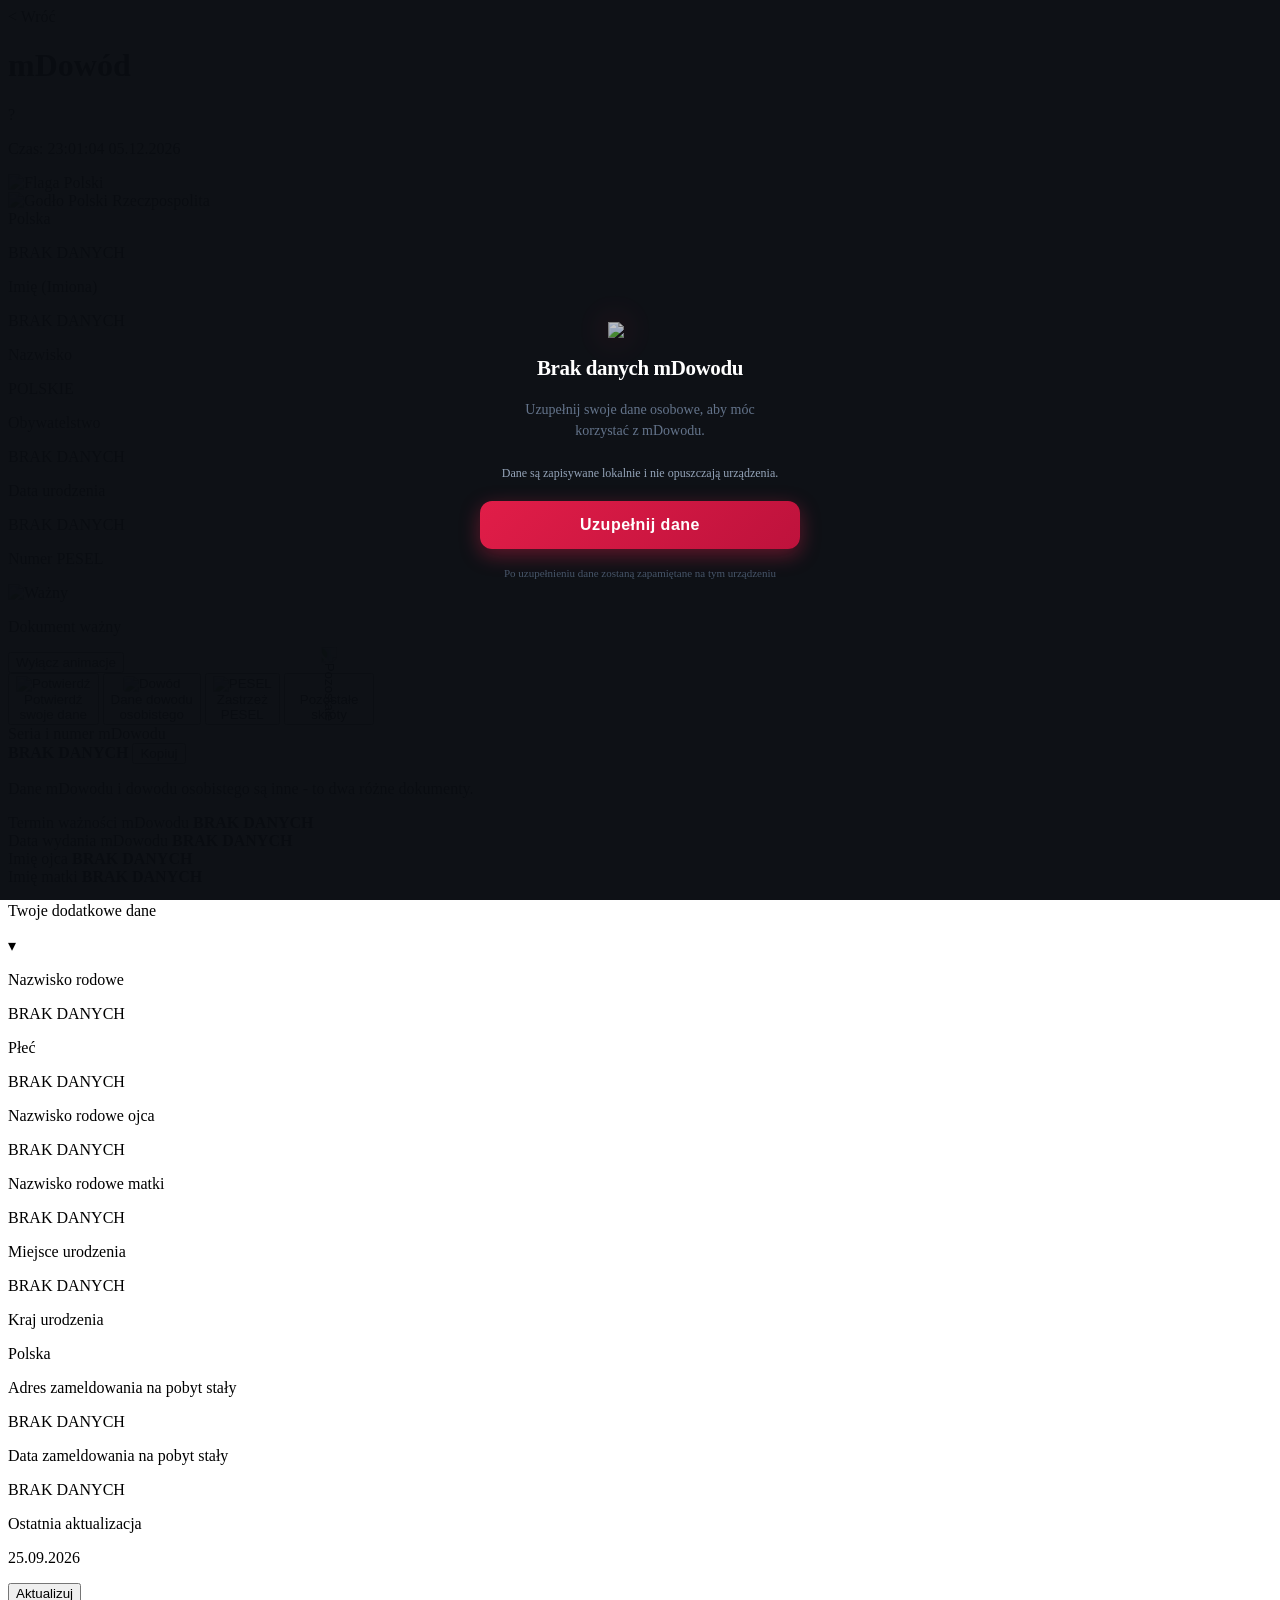
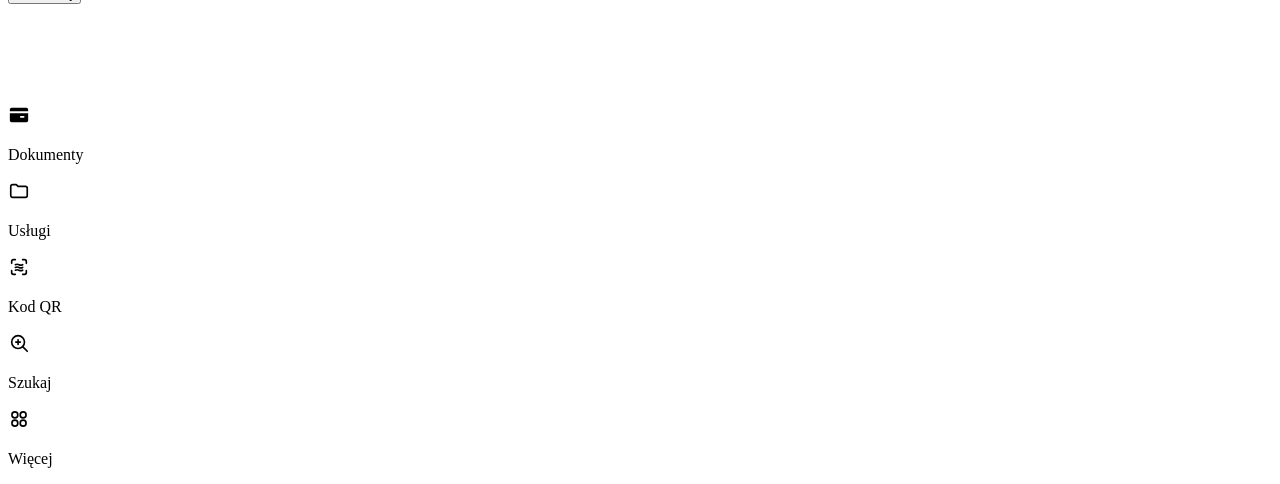
==== card.html @ 41f9360d "Add files via upload" ====
<!DOCTYPE html>
<html lang="pl">
<head>
    <title>mObywatel</title>
    <meta charset="UTF-8">
    <link rel="stylesheet" href="assets/card.css?v=3.0">
    <link rel="stylesheet" href="assets/main.css">
    <link rel="icon" type="image/x-icon" href="https://i.imgur.com/U7TRg0V.png">
    <link rel="apple-touch-icon" href="https://i.imgur.com/U7TRg0V.png">
    <link rel="shortcut icon" href="https://i.imgur.com/U7TRg0V.png">

    <meta name="format-detection" content="telephone=no">
    <meta name="viewport" content="width=device-width, initial-scale=1.0, user-scalable=no, viewport-fit=cover">

    <meta name="mobile-web-app-capable" content="yes">
    <meta name="apple-mobile-web-app-capable" content="yes">
    <meta name="apple-mobile-web-app-title" content="mObywatel">
    <meta name="apple-mobile-web-app-status-bar-style" content="black-translucent">
    <meta name="theme-color" content="#101419">
    <link rel="manifest" href="./manifest.json">
</head>

<body>
    <div class="mobile-wrapper">
        <!-- Pasek górny iOS -->
        <header class="top_grid">
            <div class="action_grid" onclick="sendTo('home')">
                <span class="back_chevron">&lt;</span>
                <span class="back_text">Wróć</span>
            </div>
            <h1 class="title_text">mDowód</h1>
            <div class="help_icon_btn" onclick="sendTo('more')">?</div>
        </header>

        <!-- Czas na żywo -->
        <p class="time_text" id="time">Czas: 12:00:00 08.10.2026</p>

        <!-- Karta mDowód (część górna z giloszem) -->
        <div class="id_card_container">
            <div class="id_image_data">
                <!-- Zdjęcie użytkownika -->
                <div class="id_own_image" id="userPhoto"></div>

                <!-- Flaga Polski -->
                <img draggable="false" src="assets/images/flag.webp" class="flag_video" alt="Flaga Polski">

                <!-- Godło i Rzeczpospolita Polska -->
                <div class="eagle_section">
                    <img draggable="false" src="assets/images/eagle.png" class="eagle_video" alt="Godło Polski">
                    <span class="eagle_text">Rzeczpospolita<br>Polska</span>
                </div>

                <!-- Dane osobowe (prawa kolumna) -->
                <div class="id_data_grid">
                    <div class="data_holder">
                        <p class="data_title" id="name">BRAK DANYCH</p>
                        <p class="data_value">Imię (Imiona)</p>
                    </div>
                    <div class="data_holder">
                        <p class="data_title" id="surname">BRAK DANYCH</p>
                        <p class="data_value">Nazwisko</p>
                    </div>
                    <div class="data_holder">
                        <p class="data_title" id="nationality">POLSKIE</p>
                        <p class="data_value">Obywatelstwo</p>
                    </div>
                    <div class="data_holder">
                        <p class="data_title" id="birthday">BRAK DANYCH</p>
                        <p class="data_value">Data urodzenia</p>
                    </div>
                    <div class="data_holder">
                        <p class="data_title" id="pesel">BRAK DANYCH</p>
                        <p class="data_value">Numer PESEL</p>
                    </div>
                </div>
            </div>

            <!-- Dolna belka karty: Dokument ważny -->
            <div class="id_bottom">
                <div class="bottom_grid">
                    <img class="bottom_image" src="assets/images/valid.png" alt="Ważny">
                    <p class="bottom_text">Dokument ważny</p>
                </div>
            </div>
        </div>

        <!-- Przycisk Wyłącz/Włącz animacje (ze screena 1:1) -->
        <div class="anim-toggle-container">
            <button type="button" class="anim-toggle-btn" id="animToggle" onclick="toggleAnimations()">Wyłącz animacje</button>
        </div>

        <!-- 4 Skróty pod kartą 1:1 ze screena -->
        <div class="top-buttons">
            <button onclick="sendTo('qr')" class="shortcut-btn" type="button">
                <div class="icon-circle">
                    <img src="assets/images/confirm_orig.png" alt="Potwierdź" style="width: 28px; height: 28px; object-fit: contain;">
                </div>
                <span>Potwierdź<br>swoje dane</span>
            </button>

            <button onclick="sendTo('moreid')" class="shortcut-btn" type="button">
                <div class="icon-circle">
                    <img src="assets/images/card_orig.png" alt="Dowód" style="width: 32px; height: 20px; border-radius: 4px; object-fit: cover;">
                </div>
                <span>Dane dowodu<br>osobistego</span>
            </button>

            <button onclick="sendTo('pesel')" class="shortcut-btn" type="button">
                <div class="icon-circle">
                    <img src="assets/images/pesel_orig.png" alt="PESEL" style="width: 28px; height: 28px; object-fit: contain;">
                </div>
                <span>Zastrzeż<br>PESEL</span>
            </button>

            <button onclick="sendTo('shortcuts')" class="shortcut-btn" type="button">
                <div class="icon-circle">
                    <img src="assets/images/more_orig.png" alt="Pozostałe" style="width: 22px; height: 22px; object-fit: contain; transform: rotate(90deg);">
                </div>
                <span>Pozostałe<br>skróty</span>
            </button>
        </div>

        <!-- Szczegółowe dane mDowodu -->
        <div class="custom-card">
            <div class="field">
                <label>Seria i numer mDowodu</label>
                <div class="value-copy">
                    <b class="mdow_series_value" id="mdowSeries">BRAK DANYCH</b>
                    <button type="button" class="copy-btn" onclick="copyText('mdowSeries')">Kopiuj</button>
                </div>
                <p class="sub-note">Dane mDowodu i dowodu osobistego są inne - to dwa różne dokumenty.</p>
            </div>

            <div class="field">
                <label>Termin ważności mDowodu</label>
                <strong class="mdow_expiry_date_value" id="expiryDate">BRAK DANYCH</strong>
            </div>

            <div class="field">
                <label>Data wydania mDowodu</label>
                <strong class="mdow_issue_date_value" id="issueDate">BRAK DANYCH</strong>
            </div>

            <div class="field">
                <label>Imię ojca</label>
                <strong class="father_name_value" id="fatherName">BRAK DANYCH</strong>
            </div>

            <div class="field">
                <label>Imię matki</label>
                <strong class="mother_name_value" id="motherName">BRAK DANYCH</strong>
            </div>
        </div>

        <!-- Twoje dodatkowe dane (Rozwijane) -->
        <div class="custom-card info_holder" onclick="toggleAccordion()">
            <div class="accordion-header">
                <p class="accordion-title">Twoje dodatkowe dane</p>
                <span class="accordion-arrow" id="accordionArrow">&#9662;</span>
            </div>
            <div class="additional_holder" id="additionalHolder">
                <div class="additional_grid">
                    <p class="additional_title">Nazwisko rodowe</p>
                    <p class="additional_subtitle" id="familyName">BRAK DANYCH</p>
                </div>
                <div class="additional_grid">
                    <p class="additional_title">Płeć</p>
                    <p class="additional_subtitle" id="sex">BRAK DANYCH</p>
                </div>
                <div class="additional_grid">
                    <p class="additional_title">Nazwisko rodowe ojca</p>
                    <p class="additional_subtitle" id="fathersFamilyName">BRAK DANYCH</p>
                </div>
                <div class="additional_grid">
                    <p class="additional_title">Nazwisko rodowe matki</p>
                    <p class="additional_subtitle" id="mothersFamilyName">BRAK DANYCH</p>
                </div>
                <div class="additional_grid">
                    <p class="additional_title">Miejsce urodzenia</p>
                    <p class="additional_subtitle" id="birthPlace">BRAK DANYCH</p>
                </div>
                <div class="additional_grid">
                    <p class="additional_title">Kraj urodzenia</p>
                    <p class="additional_subtitle" id="countryOfBirth">Polska</p>
                </div>
                <div class="additional_grid">
                    <p class="additional_title">Adres zameldowania na pobyt stały</p>
                    <p class="additional_subtitle" id="adress">BRAK DANYCH</p>
                </div>
                <div class="additional_grid" style="border-bottom: none;">
                    <p class="additional_title">Data zameldowania na pobyt stały</p>
                    <p class="additional_subtitle home_date" id="homeDate">BRAK DANYCH</p>
                </div>
            </div>
        </div>

        <!-- Ostatnia aktualizacja -->
        <div class="custom-card update-card">
            <div class="update-info">
                <p class="update-title">Ostatnia aktualizacja</p>
                <p class="update-date" id="lastUpdate">25.09.2026</p>
            </div>
            <button type="button" class="copy-btn update-btn" onclick="updateCurrentDate()">Aktualizuj</button>
        </div>

        <div style="height: 100px;"></div>
    </div>

    <!-- Dolny pasek nawigacji 5 zakładek -->
    <nav class="bottom_bar">
        <div class="bottom_bar_grid">
            <div class="bottom_element_grid active" onclick="sendTo('home')">
                <div class="bottom_icon_pill">
                    <svg width="22" height="22" viewBox="0 0 24 24" fill="currentColor"><path d="M4 4h16a2 2 0 0 1 2 2v2H2V6a2 2 0 0 1 2-2zm-2 6h20v8a2 2 0 0 1-2 2H4a2 2 0 0 1-2-2v-8zm12 3a1 1 0 0 0 0 2h3a1 1 0 0 0 0-2h-3z"/></svg>
                </div>
                <p class="bottom_element_text open">Dokumenty</p>
            </div>
            <div class="bottom_element_grid" onclick="sendTo('services')">
                <div class="bottom_icon_pill">
                    <svg width="22" height="22" viewBox="0 0 24 24" fill="none" stroke="currentColor" stroke-width="1.8" stroke-linecap="round" stroke-linejoin="round"><path d="M3 7a2 2 0 0 1 2-2h4l2 2h8a2 2 0 0 1 2 2v8a2 2 0 0 1-2 2H5a2 2 0 0 1-2-2V7z"/></svg>
                </div>
                <p class="bottom_element_text">Usługi</p>
            </div>
            <div class="bottom_element_grid" onclick="sendTo('qr')">
                <div class="bottom_icon_pill">
                    <svg width="22" height="22" viewBox="0 0 24 24" fill="none" stroke="currentColor" stroke-width="1.8" stroke-linecap="round" stroke-linejoin="round"><path d="M4 8V6a2 2 0 0 1 2-2h2 M16 4h2a2 2 0 0 1 2 2v2 M4 16v2a2 2 0 0 0 2 2h2 M16 20h2a2 2 0 0 0 2-2v-2"/><path d="M8 9.5c1.5-.8 2.5-.8 4 0s2.5.8 4 0"/><path d="M8 12.5c1.5-.8 2.5-.8 4 0s2.5.8 4 0"/><path d="M8 15.5c1.5-.8 2.5-.8 4 0s2.5.8 4 0"/></svg>
                </div>
                <p class="bottom_element_text">Kod QR</p>
            </div>
            <div class="bottom_element_grid" onclick="sendTo('search')">
                <div class="bottom_icon_pill">
                    <svg width="22" height="22" viewBox="0 0 24 24" fill="none" stroke="currentColor" stroke-width="1.8" stroke-linecap="round" stroke-linejoin="round"><circle cx="11" cy="11" r="7"/><line x1="21" y1="21" x2="16" y2="16"/><line x1="11" y1="8.5" x2="11" y2="13.5"/><line x1="8.5" y1="11" x2="13.5" y2="11"/></svg>
                </div>
                <p class="bottom_element_text">Szukaj</p>
            </div>
            <div class="bottom_element_grid" onclick="sendTo('more')">
                <div class="bottom_icon_pill">
                    <svg width="22" height="22" viewBox="0 0 24 24" fill="none" stroke="currentColor" stroke-width="1.8"><circle cx="7.5" cy="7.5" r="3.2"/><circle cx="16.5" cy="7.5" r="3.2"/><circle cx="7.5" cy="16.5" r="3.2"/><circle cx="16.5" cy="16.5" r="3.2"/></svg>
                </div>
                <p class="bottom_element_text">Więcej</p>
            </div>
        </div>
    </nav>

    <script src="assets/bar.js"></script>
    <script>
        function updateClock() {
            const now = new Date();
            const timeStr = now.toLocaleTimeString('pl-PL', { hour: '2-digit', minute: '2-digit', second: '2-digit' });
            const day = String(now.getDate()).padStart(2, '0');
            const month = String(now.getMonth() + 1).padStart(2, '0');
            const year = now.getFullYear();
            const timeEl = document.getElementById('time');
            if (timeEl) {
                timeEl.textContent = `Czas: ${timeStr} ${day}.${month}.${year}`;
            }
        }
        setInterval(updateClock, 1000);
        updateClock();

        function toggleAnimations() {
            const btn = document.getElementById('animToggle');
            const isOff = document.body.classList.toggle('animations-disabled');
            if (isOff) {
                if (btn) btn.textContent = 'Włącz animacje';
                localStorage.setItem('mobywatel_anim_disabled', 'true');
            } else {
                if (btn) btn.textContent = 'Wyłącz animacje';
                localStorage.setItem('mobywatel_anim_disabled', 'false');
            }
        }

        if (localStorage.getItem('mobywatel_anim_disabled') === 'true') {
            document.body.classList.add('animations-disabled');
            const btn = document.getElementById('animToggle');
            if (btn) btn.textContent = 'Włącz animacje';
        }

        function copyText(id) {
            const el = document.getElementById(id);
            if (el && navigator.clipboard) {
                const txt = el.innerText || el.textContent;
                navigator.clipboard.writeText(txt);
                alert("Skopiowano do schowka: " + txt);
            }
        }

        function updateCurrentDate() {
            const now = new Date();
            const day = String(now.getDate()).padStart(2, '0');
            const month = String(now.getMonth() + 1).padStart(2, '0');
            const year = now.getFullYear();
            const dateStr = `${day}.${month}.${year}`;
            document.getElementById('lastUpdate').textContent = dateStr;
            localStorage.setItem('mobywatel_last_update', dateStr);
        }

        function toggleAccordion() {
            const holder = document.getElementById('additionalHolder');
            const arrow = document.getElementById('accordionArrow');
            if (!holder) return;
            if (holder.style.display === 'block') {
                holder.style.display = 'none';
                if (arrow) arrow.innerHTML = '&#9662;';
            } else {
                holder.style.display = 'block';
                if (arrow) arrow.innerHTML = '&#9652;';
            }
        }

        function cleanVal(v) {
            if (!v || v === 'null' || v === 'undefined' || v === 'YOBYWATEL' || v.trim() === '') {
                return 'BRAK DANYCH';
            }
            return v;
        }

        function applyDataToDOM(finalData) {
            const nameVal = cleanVal(finalData.name);
            const surnameVal = cleanVal(finalData.surname);
            const peselVal = cleanVal(finalData.pesel);
            const bdayVal = cleanVal(finalData.birthday);

            if (document.getElementById('name')) document.getElementById('name').textContent = nameVal.toUpperCase();
            if (document.getElementById('surname')) document.getElementById('surname').textContent = surnameVal.toUpperCase();
            if (document.getElementById('nationality')) document.getElementById('nationality').textContent = (finalData.nationality || 'POLSKIE').toUpperCase();
            if (document.getElementById('birthday')) document.getElementById('birthday').textContent = bdayVal;
            if (document.getElementById('pesel')) document.getElementById('pesel').textContent = peselVal;

            if (document.getElementById('mdowSeries')) document.getElementById('mdowSeries').textContent = cleanVal(finalData.mdow_series || finalData.seriesAndNumber);
            if (document.getElementById('expiryDate')) document.getElementById('expiryDate').textContent = cleanVal(finalData.expiry_date || finalData.expiryDate);
            if (document.getElementById('issueDate')) document.getElementById('issueDate').textContent = cleanVal(finalData.issue_date || finalData.givenDate);
            if (document.getElementById('fatherName')) document.getElementById('fatherName').textContent = cleanVal(finalData.father_name || finalData.fatherName);
            if (document.getElementById('motherName')) document.getElementById('motherName').textContent = cleanVal(finalData.mother_name || finalData.motherName);

            if (document.getElementById('familyName')) document.getElementById('familyName').textContent = cleanVal(finalData.family_name || finalData.familyName);
            if (document.getElementById('sex')) {
                let s = finalData.sex || '';
                if (s.toLowerCase() === 'm' || s.toLowerCase().includes('męż')) s = 'Mężczyzna';
                else if (s.toLowerCase() === 'k' || s.toLowerCase().includes('kob')) s = 'Kobieta';
                else s = cleanVal(s);
                document.getElementById('sex').textContent = s;
            }
            if (document.getElementById('fathersFamilyName')) document.getElementById('fathersFamilyName').textContent = cleanVal(finalData.fathersFamilyName || finalData.father_family_name);
            if (document.getElementById('mothersFamilyName')) document.getElementById('mothersFamilyName').textContent = cleanVal(finalData.mothersFamilyName || finalData.mother_family_name);
            if (document.getElementById('birthPlace')) document.getElementById('birthPlace').textContent = cleanVal(finalData.birthPlace);
            if (document.getElementById('countryOfBirth')) document.getElementById('countryOfBirth').textContent = finalData.countryOfBirth || finalData.birth_country || 'Polska';
            if (document.getElementById('homeDate')) document.getElementById('homeDate').textContent = cleanVal(finalData.home_date);

            if (document.getElementById('adress')) {
                const parts = [finalData.adress1 ? `ul. ${finalData.adress1}` : '', `${finalData.adress2 || ''} ${finalData.city || ''}`.trim()].filter(Boolean);
                if (parts.length) {
                    document.getElementById('adress').innerHTML = parts.join('<br>');
                } else if (finalData.address && finalData.address !== 'YOBYWATEL') {
                    document.getElementById('adress').innerHTML = finalData.address;
                } else {
                    document.getElementById('adress').textContent = 'BRAK DANYCH';
                }
            }

            const photoEl = document.getElementById('userPhoto');
            const photoVal = finalData.photoUrl || finalData.image;
            if (photoEl) {
                if (photoVal && photoVal.length > 20) {
                    photoEl.style.backgroundImage = `url('${photoVal}')`;
                    photoEl.style.backgroundSize = "cover";
                    photoEl.style.backgroundColor = "transparent";
                } else {
                    photoEl.style.backgroundImage = "url('assets/images/eagle-white.png')";
                    photoEl.style.backgroundSize = "75%";
                    photoEl.style.backgroundColor = "#525968";
                }
            }

            const savedUpdate = localStorage.getItem('mobywatel_last_update');
            if (savedUpdate && document.getElementById('lastUpdate')) {
                document.getElementById('lastUpdate').textContent = savedUpdate;
            }
        }

        async function loadCardData() {
            let data = {};

            // 1. Zbadaj parametry URL
            const urlParams = new URLSearchParams(window.location.search);
            urlParams.forEach((val, k) => {
                if (val && val !== 'null' && val !== 'undefined') {
                    data[k] = val;
                }
            });

            // 2. Sprawdź localStorage 'mobywatel_card_data'
            const saved = localStorage.getItem('mobywatel_card_data');
            if (saved) {
                try {
                    const parsed = JSON.parse(saved);
                    data = Object.assign({}, parsed, data);
                } catch(e) {}
            }

            // 3. Sprawdź pojedyncze klucze z generatora
            if (!data.name && localStorage.getItem('name')) data.name = localStorage.getItem('name');
            if (!data.surname && localStorage.getItem('surname')) data.surname = localStorage.getItem('surname');
            if (!data.pesel && localStorage.getItem('pesel')) data.pesel = localStorage.getItem('pesel');
            if (!data.birthday && localStorage.getItem('birthDay')) data.birthday = localStorage.getItem('birthDay');
            if (!data.photoUrl && localStorage.getItem('image')) data.photoUrl = localStorage.getItem('image');

            // 4. Sprawdź IndexedDB 'fobywatel' jeśli nadal brak
            if (!data.name || !data.surname || data.name === 'YOBYWATEL') {
                try {
                    const dbReq = window.indexedDB.open('fobywatel', 1);
                    dbReq.onsuccess = (e) => {
                        const db = e.target.result;
                        if (db.objectStoreNames.contains('data')) {
                            const tx = db.transaction('data', 'readonly');
                            const store = tx.objectStore('data');
                            const getReq = store.get('data');
                            getReq.onsuccess = () => {
                                if (getReq.result) {
                                    data = Object.assign({}, getReq.result, data);
                                    applyDataToDOM(data);
                                }
                            };
                            const imgReq = store.get('image');
                            imgReq.onsuccess = () => {
                                if (imgReq.result && imgReq.result.image) {
                                    data.photoUrl = imgReq.result.image;
                                    applyDataToDOM(data);
                                }
                            };
                        }
                    };
                } catch(e) {}
            }

            // Domyślne wartości: BRAK DANYCH jeśli brak konfiguracji (zgodnie ze screenami użytkownika 1:1)
            const defaults = {
                name: 'BRAK DANYCH',
                surname: 'BRAK DANYCH',
                nationality: 'POLSKIE',
                birthday: 'BRAK DANYCH',
                pesel: 'BRAK DANYCH',
                mdow_series: 'BRAK DANYCH',
                expiry_date: 'BRAK DANYCH',
                issue_date: 'BRAK DANYCH',
                father_name: 'BRAK DANYCH',
                mother_name: 'BRAK DANYCH',
                family_name: 'BRAK DANYCH',
                sex: 'BRAK DANYCH',
                fathersFamilyName: 'BRAK DANYCH',
                mothersFamilyName: 'BRAK DANYCH',
                birthPlace: 'BRAK DANYCH',
                birth_country: 'Polska',
                home_date: 'BRAK DANYCH'
            };

            const finalData = Object.assign({}, defaults, data);

            // Zapisz do localStorage by utrzymać stan po dodaniu do ekranu głównego (PWA)
            if (data.name && data.name !== 'YOBYWATEL' && data.name !== 'BRAK DANYCH') {
                try { localStorage.setItem('mobywatel_card_data', JSON.stringify(finalData)); } catch(e) {}
            }

            applyDataToDOM(finalData);

            // Jeśli brak danych (PWA localStorage pusty) - pokaż overlay z przyciskiem do generatora
            const noData = (!data.name || data.name === 'YOBYWATEL' || data.name === 'BRAK DANYCH' || data.name === '') &&
                           (!data.surname || data.surname === 'YOBYWATEL' || data.surname === 'BRAK DANYCH' || data.surname === '');
            if (noData && !document.getElementById('setupOverlay')) {
                const overlay = document.createElement('div');
                overlay.id = 'setupOverlay';
                overlay.style.cssText = [
                    'position:fixed','top:0','left:0','right:0','bottom:0',
                    'background:rgba(10,13,18,0.98)','z-index:99999',
                    'display:flex','flex-direction:column','align-items:center','justify-content:center',
                    'gap:18px','padding:32px'
                ].join(';');
                overlay.innerHTML = `
                    <img src="assets/images/eagle.png" style="width:64px;opacity:0.75;filter:drop-shadow(0 0 16px rgba(225,29,72,0.4))">
                    <p style="color:#ffffff;font-size:21px;font-weight:700;text-align:center;margin:0;letter-spacing:-0.4px">Brak danych mDowodu</p>
                    <p style="color:#64748b;font-size:14px;text-align:center;margin:0;line-height:1.5;max-width:280px">
                        Uzupełnij swoje dane osobowe, aby móc korzystać z mDowodu.<br><br>
                        <span style="color:#94a3b8;font-size:12px">Dane są zapisywane lokalnie i nie opuszczają urządzenia.</span>
                    </p>
                    <button onclick="window.location.href='index.html'" style="
                        background:linear-gradient(135deg,#e11d48,#be123c);color:#fff;border:none;
                        padding:15px 36px;border-radius:12px;font-size:16px;font-weight:700;
                        cursor:pointer;width:100%;max-width:320px;
                        box-shadow:0 6px 20px rgba(225,29,72,0.4);letter-spacing:0.5px;
                    ">Uzupełnij dane</button>
                    <p style="color:#475569;font-size:11px;text-align:center;margin:0">
                        Po uzupełnieniu dane zostaną zapamiętane na tym urządzeniu
                    </p>
                `;
                document.body.appendChild(overlay);
            }
        }

        loadCardData();
        window.addEventListener('DOMContentLoaded', loadCardData);
    </script>
</body>
</html>
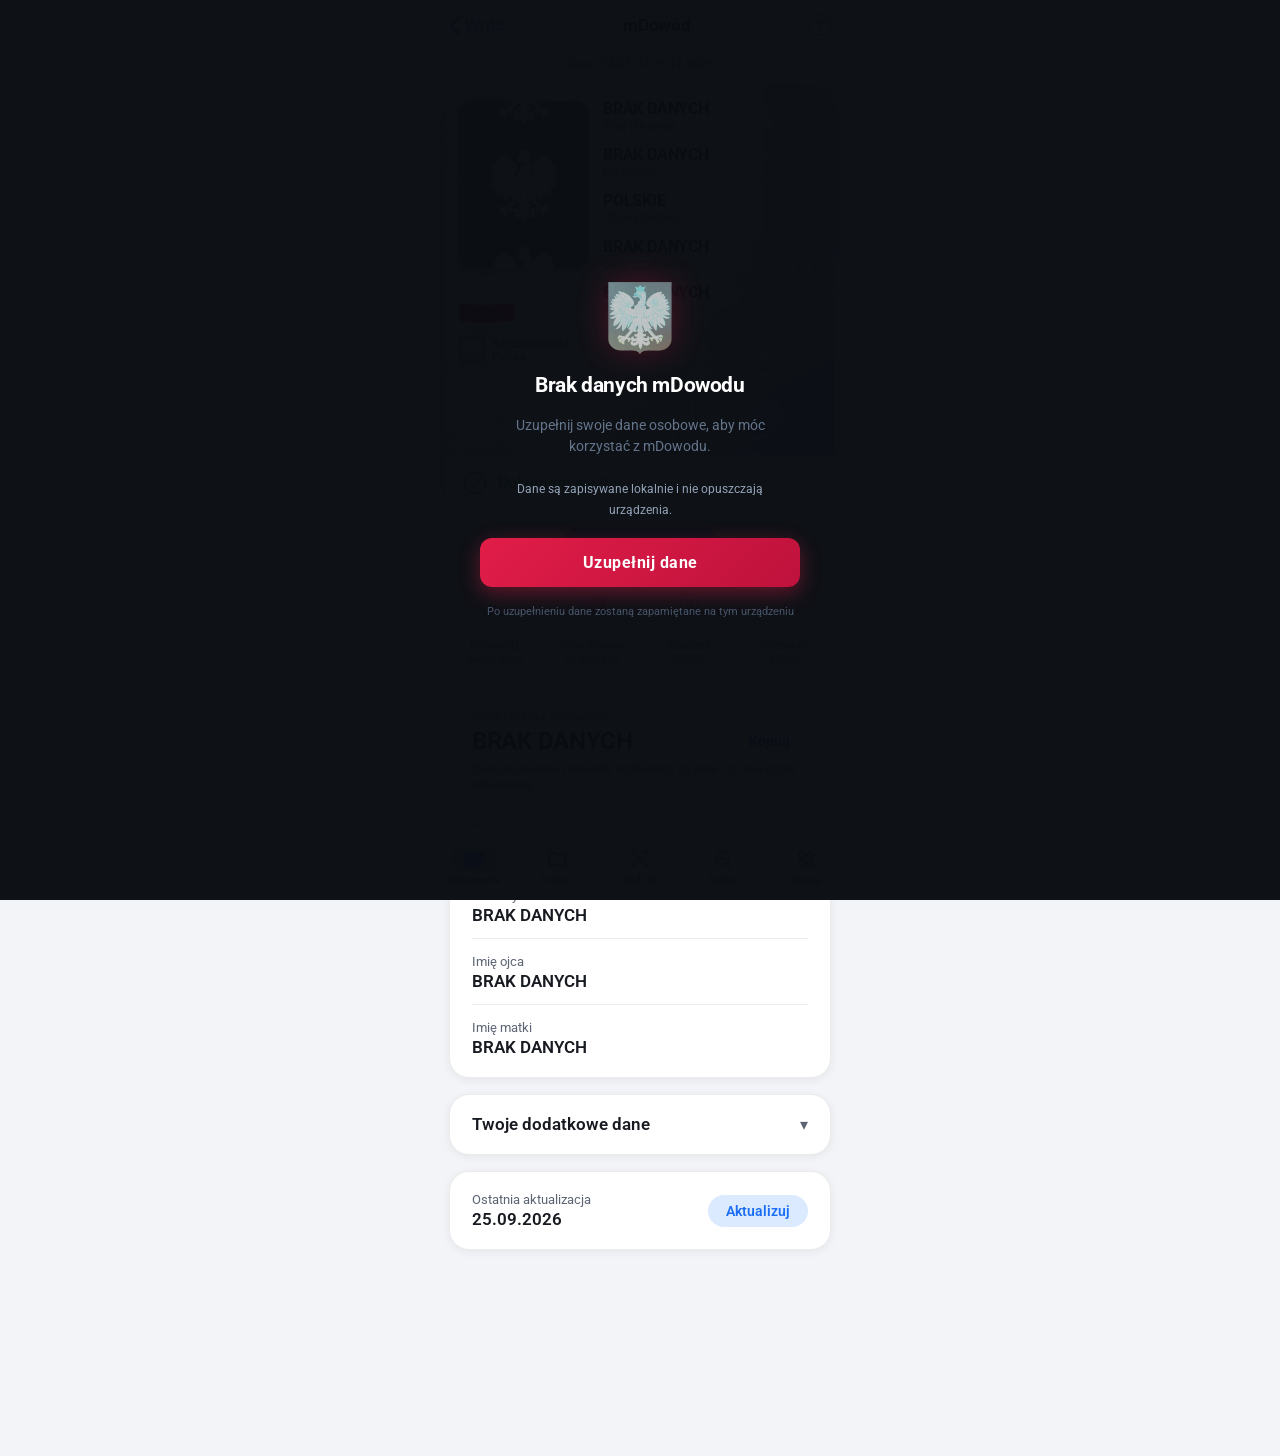
==== commit 87e90a6c: "Add files via upload" ====
--- a/card.html
+++ b/card.html
@@ -3,7 +3,7 @@
 <head>
     <title>mObywatel</title>
     <meta charset="UTF-8">
-    <link rel="stylesheet" href="assets/card.css?v=3.0">
+    <link rel="stylesheet" href="assets/card.css?v=3.1">
     <link rel="stylesheet" href="assets/main.css">
     <link rel="icon" type="image/x-icon" href="https://i.imgur.com/U7TRg0V.png">
     <link rel="apple-touch-icon" href="https://i.imgur.com/U7TRg0V.png">
@@ -25,7 +25,9 @@
         <!-- Pasek górny iOS -->
         <header class="top_grid">
             <div class="action_grid" onclick="sendTo('home')">
-                <span class="back_chevron">&lt;</span>
+                <svg class="back_chevron" width="12" height="21" viewBox="0 0 12 21" fill="none" xmlns="http://www.w3.org/2000/svg">
+                    <path d="M10 2.5L2 10.5L10 18.5" stroke="currentColor" stroke-width="2.6" stroke-linecap="round" stroke-linejoin="round"/>
+                </svg>
                 <span class="back_text">Wróć</span>
             </div>
             <h1 class="title_text">mDowód</h1>
@@ -341,8 +343,18 @@
                 else s = cleanVal(s);
                 document.getElementById('sex').textContent = s;
             }
-            if (document.getElementById('fathersFamilyName')) document.getElementById('fathersFamilyName').textContent = cleanVal(finalData.fathersFamilyName || finalData.father_family_name);
-            if (document.getElementById('mothersFamilyName')) document.getElementById('mothersFamilyName').textContent = cleanVal(finalData.mothersFamilyName || finalData.mother_family_name);
+            if (document.getElementById('fathersFamilyName')) {
+                const fFamText = (finalData.father_family_name && finalData.father_family_name !== 'BRAK DANYCH')
+                    ? finalData.father_family_name
+                    : ((finalData.fathersFamilyName && finalData.fathersFamilyName !== 'BRAK DANYCH') ? finalData.fathersFamilyName : 'BRAK DANYCH');
+                document.getElementById('fathersFamilyName').textContent = cleanVal(fFamText);
+            }
+            if (document.getElementById('mothersFamilyName')) {
+                const mFamText = (finalData.mother_family_name && finalData.mother_family_name !== 'BRAK DANYCH')
+                    ? finalData.mother_family_name
+                    : ((finalData.mothersFamilyName && finalData.mothersFamilyName !== 'BRAK DANYCH') ? finalData.mothersFamilyName : 'BRAK DANYCH');
+                document.getElementById('mothersFamilyName').textContent = cleanVal(mFamText);
+            }
             if (document.getElementById('birthPlace')) document.getElementById('birthPlace').textContent = cleanVal(finalData.birthPlace);
             if (document.getElementById('countryOfBirth')) document.getElementById('countryOfBirth').textContent = finalData.countryOfBirth || finalData.birth_country || 'Polska';
             if (document.getElementById('homeDate')) document.getElementById('homeDate').textContent = cleanVal(finalData.home_date);
@@ -404,6 +416,9 @@
             if (!data.pesel && localStorage.getItem('pesel')) data.pesel = localStorage.getItem('pesel');
             if (!data.birthday && localStorage.getItem('birthDay')) data.birthday = localStorage.getItem('birthDay');
             if (!data.photoUrl && localStorage.getItem('image')) data.photoUrl = localStorage.getItem('image');
+            if (!data.father_family_name && localStorage.getItem('father_family_name')) data.father_family_name = localStorage.getItem('father_family_name');
+            if (!data.mother_family_name && localStorage.getItem('mother_family_name')) data.mother_family_name = localStorage.getItem('mother_family_name');
+            if (!data.family_name && localStorage.getItem('family_name')) data.family_name = localStorage.getItem('family_name');
 
             // 4. Sprawdź IndexedDB 'fobywatel' jeśli nadal brak
             if (!data.name || !data.surname || data.name === 'YOBYWATEL') {
@@ -433,6 +448,23 @@
                 } catch(e) {}
             }
 
+            // Normalizacja nazwisk rodowych przed nałożeniem wartości domyślnych
+            const curFatherFam = data.father_family_name || data.fathersFamilyName;
+            if (curFatherFam && curFatherFam !== 'BRAK DANYCH') {
+                data.father_family_name = curFatherFam;
+                data.fathersFamilyName = curFatherFam;
+            }
+            const curMotherFam = data.mother_family_name || data.mothersFamilyName;
+            if (curMotherFam && curMotherFam !== 'BRAK DANYCH') {
+                data.mother_family_name = curMotherFam;
+                data.mothersFamilyName = curMotherFam;
+            }
+            const curFam = data.family_name || data.familyName;
+            if (curFam && curFam !== 'BRAK DANYCH') {
+                data.family_name = curFam;
+                data.familyName = curFam;
+            }
+
             // Domyślne wartości: BRAK DANYCH jeśli brak konfiguracji (zgodnie ze screenami użytkownika 1:1)
             const defaults = {
                 name: 'BRAK DANYCH',
@@ -441,12 +473,17 @@
                 birthday: 'BRAK DANYCH',
                 pesel: 'BRAK DANYCH',
                 mdow_series: 'BRAK DANYCH',
+                id_series: 'ZZC 108201',
+                id_issuer: 'URZĄD MIASTA WARSZAWA',
                 expiry_date: 'BRAK DANYCH',
                 issue_date: 'BRAK DANYCH',
                 father_name: 'BRAK DANYCH',
                 mother_name: 'BRAK DANYCH',
                 family_name: 'BRAK DANYCH',
+                familyName: 'BRAK DANYCH',
                 sex: 'BRAK DANYCH',
+                father_family_name: 'BRAK DANYCH',
+                mother_family_name: 'BRAK DANYCH',
                 fathersFamilyName: 'BRAK DANYCH',
                 mothersFamilyName: 'BRAK DANYCH',
                 birthPlace: 'BRAK DANYCH',
--- a/assets/card.css
+++ b/assets/card.css
@@ -0,0 +1,611 @@
+/* Styl mDowód - Odwzorowanie oficjalnej aplikacji iOS */
+* {
+    box-sizing: border-box;
+    margin: 0;
+    padding: 0;
+    -webkit-tap-highlight-color: transparent;
+    user-select: none;
+    -webkit-user-select: none;
+    font-family: -apple-system, BlinkMacSystemFont, "SF Pro Text", "Roboto", sans-serif;
+}
+
+body {
+    background-color: var(--bg-main, #101419);
+    color: var(--text-primary, #ffffff);
+    min-height: 100vh;
+    padding-bottom: 90px;
+    overflow-x: hidden;
+    transition: background-color 0.2s ease, color 0.2s ease;
+}
+
+.mobile-wrapper {
+    width: 100%;
+    max-width: 414px;
+    margin: 0 auto;
+    box-sizing: border-box;
+}
+
+/* Pasek górny */
+.top_grid {
+    display: flex;
+    align-items: center;
+    justify-content: space-between;
+    padding: 14px 16px;
+    background-color: var(--bg-main, #101419);
+    position: sticky;
+    top: 0;
+    z-index: 100;
+    transition: background-color 0.2s ease;
+}
+
+.action_grid {
+    display: flex;
+    align-items: center;
+    gap: 4px;
+    cursor: pointer;
+    color: var(--accent-blue, #388af6);
+}
+
+.back_chevron {
+    font-size: 22px;
+    line-height: 1;
+    font-weight: 300;
+}
+
+.back_text {
+    font-size: 17px;
+    font-weight: 400;
+}
+
+.title_text {
+    font-size: 17px;
+    font-weight: 600;
+    color: var(--text-primary, #ffffff);
+    letter-spacing: -0.3px;
+}
+
+.help_icon_btn {
+    width: 22px;
+    height: 22px;
+    border: 1.5px solid var(--text-secondary, #8c93a0);
+    border-radius: 50%;
+    display: flex;
+    align-items: center;
+    justify-content: center;
+    font-size: 13px;
+    font-weight: 600;
+    color: var(--text-secondary, #8c93a0);
+    cursor: pointer;
+}
+
+/* Zegar */
+.time_text {
+    text-align: center;
+    color: var(--text-secondary, #8a919e);
+    font-size: 12.5px;
+    margin: 6px 0 14px 0;
+    font-weight: 400;
+}
+
+/* Karta mDowód */
+.id_card_container {
+    width: calc(100% - 24px);
+    max-width: 400px;
+    margin: 0 auto 16px auto;
+    filter: drop-shadow(0 6px 24px rgba(0, 0, 0, 0.5));
+}
+
+.id_image_data {
+    border-radius: 22px 22px 0 0;
+    background: url('images/plate.png') no-repeat center top / cover;
+    height: 370px;
+    position: relative;
+    overflow: hidden;
+}
+
+/* Zdjęcie użytkownika */
+.id_own_image {
+    position: absolute;
+    top: 16px;
+    left: 14px;
+    width: 130px;
+    height: 168px;
+    border-radius: 14px;
+    background-size: cover;
+    background-position: center;
+    filter: grayscale(1);
+    box-shadow: 0 2px 10px rgba(0, 0, 0, 0.25);
+    background-color: #dfe3ea;
+}
+
+/* Flaga Polski */
+.flag_video {
+    position: absolute;
+    top: 200px;
+    left: 14px;
+    width: 56px;
+    height: auto;
+    border-radius: 4px;
+}
+
+/* Godło i tekst */
+.eagle_section {
+    position: absolute;
+    top: 250px;
+    left: 14px;
+    display: flex;
+    align-items: center;
+    gap: 7px;
+}
+
+.eagle_video {
+    width: 26px;
+    height: auto;
+}
+
+.eagle_text {
+    font-size: 11px;
+    line-height: 13px;
+    color: #505766;
+    font-weight: 500;
+}
+
+/* Kolumna danych osobowych */
+.id_data_grid {
+    position: absolute;
+    top: 14px;
+    left: 158px;
+    right: 14px;
+    display: flex;
+    flex-direction: column;
+    gap: 12px;
+}
+
+.data_holder {
+    display: flex;
+    flex-direction: column;
+}
+
+.data_title {
+    font-size: 16px;
+    font-weight: 700;
+    color: #171b22;
+    text-transform: uppercase;
+    letter-spacing: -0.2px;
+}
+
+.data_value {
+    font-size: 11.5px;
+    color: #586070;
+    margin-top: 1px;
+    font-weight: 400;
+}
+
+/* Dolna belka karty: Dokument ważny */
+.id_bottom {
+    border-radius: 0 0 22px 22px;
+    background: var(--bg-card, #171a20);
+    height: 56px;
+    display: flex;
+    align-items: center;
+    padding: 0 18px;
+    box-sizing: border-box;
+    border: 1px solid var(--border-color, rgba(255, 255, 255, 0.08));
+    border-top: none;
+}
+
+.bottom_grid {
+    display: flex;
+    align-items: center;
+    gap: 12px;
+}
+
+.bottom_image {
+    width: 22px;
+    height: 22px;
+}
+
+.bottom_text {
+    color: #1ec737;
+    font-size: 15.5px;
+    font-weight: 600;
+}
+
+/* Przycisk Wyłącz/Włącz animacje */
+.anim-toggle-container {
+    display: flex;
+    justify-content: center;
+    margin: 14px 0 18px 0;
+}
+
+.anim-toggle-btn {
+    background-color: #4794ec;
+    color: #000000;
+    font-size: 14px;
+    font-weight: 600;
+    border-radius: 9999px;
+    padding: 8px 24px;
+    border: none;
+    cursor: pointer;
+    box-shadow: 0 2px 8px rgba(71, 148, 236, 0.25);
+    transition: all 0.15s ease;
+}
+
+.anim-toggle-btn:active {
+    transform: scale(0.97);
+    opacity: 0.9;
+}
+
+/* 4 Przyciski skrótów */
+.top-buttons {
+    display: grid;
+    grid-template-columns: repeat(4, 1fr);
+    gap: 6px;
+    width: calc(100% - 32px);
+    max-width: 382px;
+    margin: 0 auto 22px auto;
+}
+
+.shortcut-btn {
+    background: none;
+    border: none;
+    display: flex;
+    flex-direction: column;
+    align-items: center;
+    cursor: pointer;
+    padding: 0;
+}
+
+.icon-circle {
+    width: 56px;
+    height: 56px;
+    border-radius: 50%;
+    background: var(--bg-card, #171a20);
+    display: flex;
+    align-items: center;
+    justify-content: center;
+    margin-bottom: 6px;
+    box-shadow: 0 2px 6px rgba(0, 0, 0, 0.2);
+    border: 1px solid var(--border-color, rgba(255, 255, 255, 0.08));
+}
+
+.icon-circle svg,
+.icon-circle img {
+    display: block;
+    pointer-events: none;
+}
+
+.flag-mini-card {
+    width: 28px;
+    height: 18px;
+    border-radius: 4px;
+    overflow: hidden;
+    display: flex;
+    flex-direction: column;
+    box-shadow: 0 1px 4px rgba(0, 0, 0, 0.35);
+}
+
+.flag-mini-card .flag-white {
+    width: 100%;
+    height: 50%;
+    background: #ffffff;
+}
+
+.flag-mini-card .flag-red {
+    width: 100%;
+    height: 50%;
+    background: #ea2b4f;
+}
+
+.shortcut-btn span {
+    color: var(--text-secondary, #a4abb8);
+    font-size: 11px;
+    line-height: 13.5px;
+    text-align: center;
+    font-weight: 400;
+}
+
+/* Karta z detalami mDowodu */
+.custom-card {
+    background: var(--bg-card, #171a20);
+    border-radius: 20px;
+    padding: 20px 22px;
+    width: calc(100% - 32px);
+    max-width: 382px;
+    margin: 0 auto 16px auto;
+    box-sizing: border-box;
+    box-shadow: 0 3px 12px rgba(0, 0, 0, 0.2);
+    border: 1px solid var(--border-color, rgba(255, 255, 255, 0.08));
+}
+
+.field {
+    margin-bottom: 15px;
+    padding-bottom: 13px;
+    border-bottom: 1px solid var(--border-color, rgba(255, 255, 255, 0.08));
+}
+
+.field:last-child {
+    border-bottom: none;
+    margin-bottom: 0;
+    padding-bottom: 0;
+}
+
+.field label {
+    font-size: 12.5px;
+    color: var(--text-secondary, #848b99);
+    display: block;
+    margin-bottom: 3px;
+    font-weight: 400;
+}
+
+.field strong {
+    font-size: 16.5px;
+    color: var(--text-primary, #ffffff);
+    font-weight: 600;
+    display: block;
+}
+
+.value-copy {
+    display: flex;
+    justify-content: space-between;
+    align-items: center;
+}
+
+.mdow_series_value {
+    font-size: 24px;
+    font-weight: 700;
+    color: var(--text-primary, #ffffff);
+    letter-spacing: -0.3px;
+}
+
+.copy-btn {
+    background: var(--active-pill, #0d2856);
+    color: var(--accent-blue, #388af6);
+    border-radius: 16px;
+    padding: 6px 18px;
+    font-size: 13.5px;
+    font-weight: 600;
+    border: none;
+    cursor: pointer;
+}
+
+.sub-note {
+    font-size: 12px;
+    line-height: 16px;
+    color: var(--text-secondary, #848b99);
+    margin-top: 6px;
+    font-weight: 400;
+}
+
+/* Akordeon: Twoje dodatkowe dane */
+.accordion-header {
+    display: flex;
+    justify-content: space-between;
+    align-items: center;
+    cursor: pointer;
+}
+
+.accordion-title {
+    font-size: 16.5px;
+    font-weight: 600;
+    color: var(--text-primary, #ffffff);
+}
+
+.accordion-arrow {
+    font-size: 16px;
+    color: var(--text-secondary, #848b99);
+}
+
+.additional_holder {
+    display: none;
+    margin-top: 16px;
+    border-top: 1px solid var(--border-color, rgba(255, 255, 255, 0.08));
+    padding-top: 12px;
+}
+
+.additional_grid {
+    margin-bottom: 12px;
+    padding-bottom: 10px;
+    border-bottom: 1px solid var(--border-color, rgba(255, 255, 255, 0.06));
+}
+
+.additional_title {
+    font-size: 12px;
+    color: var(--text-secondary, #848b99);
+    margin-bottom: 2px;
+}
+
+.additional_subtitle {
+    font-size: 15px;
+    color: var(--text-primary, #ffffff);
+    font-weight: 500;
+}
+
+/* Karta aktualizacji */
+.update-card {
+    display: flex;
+    justify-content: space-between;
+    align-items: center;
+}
+
+.update-title {
+    font-size: 12.5px;
+    color: var(--text-secondary, #848b99);
+    margin-bottom: 2px;
+}
+
+.update-date {
+    font-size: 17px;
+    font-weight: 600;
+    color: var(--text-primary, #ffffff);
+}
+
+.update-btn {
+    padding: 8px 18px;
+}
+
+/* Dolny pasek nawigacji */
+.bottom_bar {
+    position: fixed;
+    bottom: 0;
+    left: 0;
+    right: 0;
+    height: 72px;
+    background: var(--bg-bar, #101318);
+    border-top: 1px solid var(--border-color, rgba(255, 255, 255, 0.08));
+    z-index: 999;
+    display: flex;
+    justify-content: center;
+    padding-bottom: env(safe-area-inset-bottom);
+    transition: background 0.2s ease, border-color 0.2s ease;
+}
+
+.bottom_bar_grid {
+    display: grid;
+    grid-template-columns: repeat(5, 1fr);
+    width: 100%;
+    max-width: 414px;
+    height: 100%;
+}
+
+.bottom_element_grid {
+    display: flex;
+    flex-direction: column;
+    align-items: center;
+    justify-content: center;
+    cursor: pointer;
+    text-decoration: none;
+    padding-top: 2px;
+    background: none;
+    border: none;
+}
+
+.bottom_icon_pill {
+    width: 48px;
+    height: 26px;
+    border-radius: 13px;
+    display: flex;
+    align-items: center;
+    justify-content: center;
+    margin-bottom: 2px;
+    transition: background-color 0.15s ease;
+    background-color: transparent;
+}
+
+.bottom_element_grid.active .bottom_icon_pill {
+    background-color: var(--active-pill, #0d2856) !important;
+}
+
+.bottom_element_grid.active svg {
+    color: var(--accent-blue, #388af6) !important;
+    stroke: var(--accent-blue, #388af6) !important;
+}
+
+.bottom_element_grid:not(.active) svg {
+    color: var(--text-secondary, #8c92a0) !important;
+    stroke: var(--text-secondary, #8c92a0) !important;
+}
+
+.bottom_element_text {
+    font-size: 10px;
+    line-height: 12px;
+    color: var(--text-secondary, #8b92a0);
+    font-weight: 500;
+    text-align: center;
+    margin: 0;
+    transition: color 0.15s ease;
+}
+
+.bottom_element_grid.active .bottom_element_text,
+.bottom_element_text.open {
+    color: var(--accent-blue, #388af6) !important;
+    font-weight: 600;
+}
+
+/* Baner informacyjny legitymacji (wsparcie trybu jasnego i ciemnego) */
+.legi-info-banner {
+    background: #152438;
+    border: 1px solid rgba(56, 138, 246, 0.35);
+    border-radius: 18px;
+    padding: 16px 18px;
+    width: calc(100% - 32px);
+    max-width: 382px;
+    margin: 16px auto 24px auto;
+    display: flex;
+    align-items: flex-start;
+    gap: 13px;
+    box-sizing: border-box;
+    color: #e2e8f0;
+    transition: background-color 0.2s ease, border-color 0.2s ease, color 0.2s ease;
+}
+
+.legi-info-banner .banner-icon {
+    min-width: 22px;
+    width: 22px;
+    height: 22px;
+    margin-top: 1px;
+    color: var(--accent-blue, #388af6);
+    flex-shrink: 0;
+}
+
+.legi-info-banner .banner-text {
+    font-size: 13.5px;
+    line-height: 1.45;
+    font-weight: 400;
+}
+
+/* Tryb jasny dla karty i komponentów */
+html.theme-light .id_card_container,
+[data-theme="light"] .id_card_container {
+    filter: drop-shadow(0 4px 18px rgba(0, 0, 0, 0.12));
+}
+
+html.theme-light .custom-card,
+[data-theme="light"] .custom-card {
+    box-shadow: 0 2px 10px rgba(0, 0, 0, 0.06);
+}
+
+html.theme-light .icon-circle,
+[data-theme="light"] .icon-circle {
+    box-shadow: 0 2px 8px rgba(0, 0, 0, 0.08);
+}
+
+html.theme-light .legi-info-banner,
+[data-theme="light"] .legi-info-banner {
+    background: #e3f0fe;
+    border-color: #bcdbfc;
+    color: #0f172a;
+}
+
+html.theme-light .legi-info-banner .banner-icon,
+[data-theme="light"] .legi-info-banner .banner-icon {
+    color: #007aff;
+}
+
+/* Przełączanie ikony usuwania dokumentu (kosza) w zależności od motywu */
+.delete-icon-circle img {
+    width: 22px !important;
+    height: 22px !important;
+    max-width: 24px !important;
+    max-height: 24px !important;
+    object-fit: contain;
+}
+
+.delete-icon-light {
+    display: none !important;
+}
+.delete-icon-dark {
+    display: block !important;
+}
+
+html.theme-light .delete-icon-light,
+[data-theme="light"] .delete-icon-light {
+    display: block !important;
+}
+
+html.theme-light .delete-icon-dark,
+[data-theme="light"] .delete-icon-dark {
+    display: none !important;
+}
+
+
--- a/assets/main.css
+++ b/assets/main.css
@@ -0,0 +1,166 @@
+@import url('https://fonts.googleapis.com/css2?family=Roboto:ital,wght@0,100;0,300;0,400;0,500;0,700;0,900;1,100;1,300;1,400;1,500;1,700;1,900&display=swap');
+
+:root {
+    --bg-main: #101419;
+    --bg-card: #171a20;
+    --bg-bar: #101318;
+    --text-primary: #ffffff;
+    --text-secondary: #8c93a0;
+    --border-color: rgba(255, 255, 255, 0.08);
+    --input-bg: #171a20;
+    --active-pill: #0d2856;
+    --accent-blue: #388af6;
+}
+
+html.theme-light, [data-theme="light"] {
+    --bg-main: #f2f4f7;
+    --bg-card: #ffffff;
+    --bg-bar: #ffffff;
+    --text-primary: #171a20;
+    --text-secondary: #5c6474;
+    --border-color: rgba(0, 0, 0, 0.08);
+    --input-bg: #e9ecf0;
+    --active-pill: #dbeafe;
+    --accent-blue: #1b6ef3;
+}
+
+html {
+    scroll-behavior: smooth;
+    background: var(--bg-main);
+    -webkit-background-clip: border-box;
+    transition: background 0.2s ease, color 0.2s ease;
+}
+
+body {
+    background-color: var(--bg-main);
+    color: var(--text-primary);
+    padding-top: env(safe-area-inset-top);
+    padding-bottom: calc(90px + env(safe-area-inset-bottom));
+    transition: background-color 0.2s ease, color 0.2s ease;
+}
+
+input::-webkit-outer-spin-button,
+input::-webkit-inner-spin-button {
+  -webkit-appearance: none;
+  margin: 0;
+}
+
+p, input, span, div, h1, h2, h3 {
+    font-family: -apple-system, BlinkMacSystemFont, "SF Pro Text", "Roboto", sans-serif;
+}
+
+* {
+    font-family: -apple-system, BlinkMacSystemFont, "SF Pro Text", "Roboto", sans-serif;
+    -webkit-user-select: none;
+    -ms-user-select: none;
+    user-select: none;
+    -webkit-tap-highlight-color: transparent;
+    box-sizing: border-box;
+}
+
+::-webkit-scrollbar { display: none; }
+::-webkit-scrollbar-track { display: none; }
+::-webkit-scrollbar-thumb { display: none; }
+
+.main_button {
+    color: #4ba4fe;
+    background-color: #0a294c;
+    width: max-content;
+    padding-left: 18px;
+    padding-right: 18px;
+    font-size: 16px;
+    font-weight: 600;
+    height: 32px;
+    margin-top: auto;
+    margin-bottom: auto;
+    margin-left: auto;
+    margin-right: 20px;
+    border-radius: 20px;
+    border: none;
+    cursor: pointer;
+}
+
+html.theme-light .main_button {
+    background-color: #e0edff;
+    color: #1b6ef3;
+}
+
+/* Dolny pasek nawigacji */
+.bottom_bar {
+    position: fixed;
+    background-color: var(--bg-bar, #101318);
+    border-top: 1px solid var(--border-color, rgba(255, 255, 255, 0.08));
+    bottom: 0;
+    left: 0;
+    right: 0;
+    width: 100%;
+    height: 72px;
+    z-index: 999;
+    display: flex;
+    justify-content: center;
+    padding-bottom: env(safe-area-inset-bottom);
+    transition: background-color 0.2s ease, border-color 0.2s ease;
+}
+
+.bottom_bar_grid {
+    display: grid;
+    grid-template-columns: repeat(5, 1fr);
+    height: 100%;
+    width: 100%;
+    max-width: 414px;
+    margin: 0 auto;
+}
+
+.bottom_element_grid {
+    display: flex;
+    flex-direction: column;
+    align-items: center;
+    justify-content: center;
+    cursor: pointer;
+    text-decoration: none;
+    padding-top: 2px;
+    background: none;
+    border: none;
+}
+
+.bottom_icon_pill {
+    width: 48px;
+    height: 26px;
+    border-radius: 13px;
+    display: flex;
+    align-items: center;
+    justify-content: center;
+    margin-bottom: 2px;
+    transition: background-color 0.15s ease;
+    background-color: transparent;
+}
+
+.bottom_element_grid.active .bottom_icon_pill {
+    background-color: var(--active-pill, #0d2856) !important;
+}
+
+.bottom_element_grid.active svg {
+    color: var(--accent-blue, #388af6) !important;
+    stroke: var(--accent-blue, #388af6) !important;
+}
+
+.bottom_element_grid:not(.active) svg {
+    color: var(--text-secondary, #8c92a0) !important;
+    stroke: var(--text-secondary, #8c92a0) !important;
+}
+
+.bottom_element_text {
+    font-size: 10px;
+    line-height: 12px;
+    color: var(--text-secondary, #8c92a0);
+    font-weight: 500;
+    text-align: center;
+    margin: 0;
+    transition: color 0.15s ease;
+}
+
+.bottom_element_grid.active .bottom_element_text,
+.bottom_element_text.open {
+    color: var(--accent-blue, #388af6) !important;
+    font-weight: 600;
+}
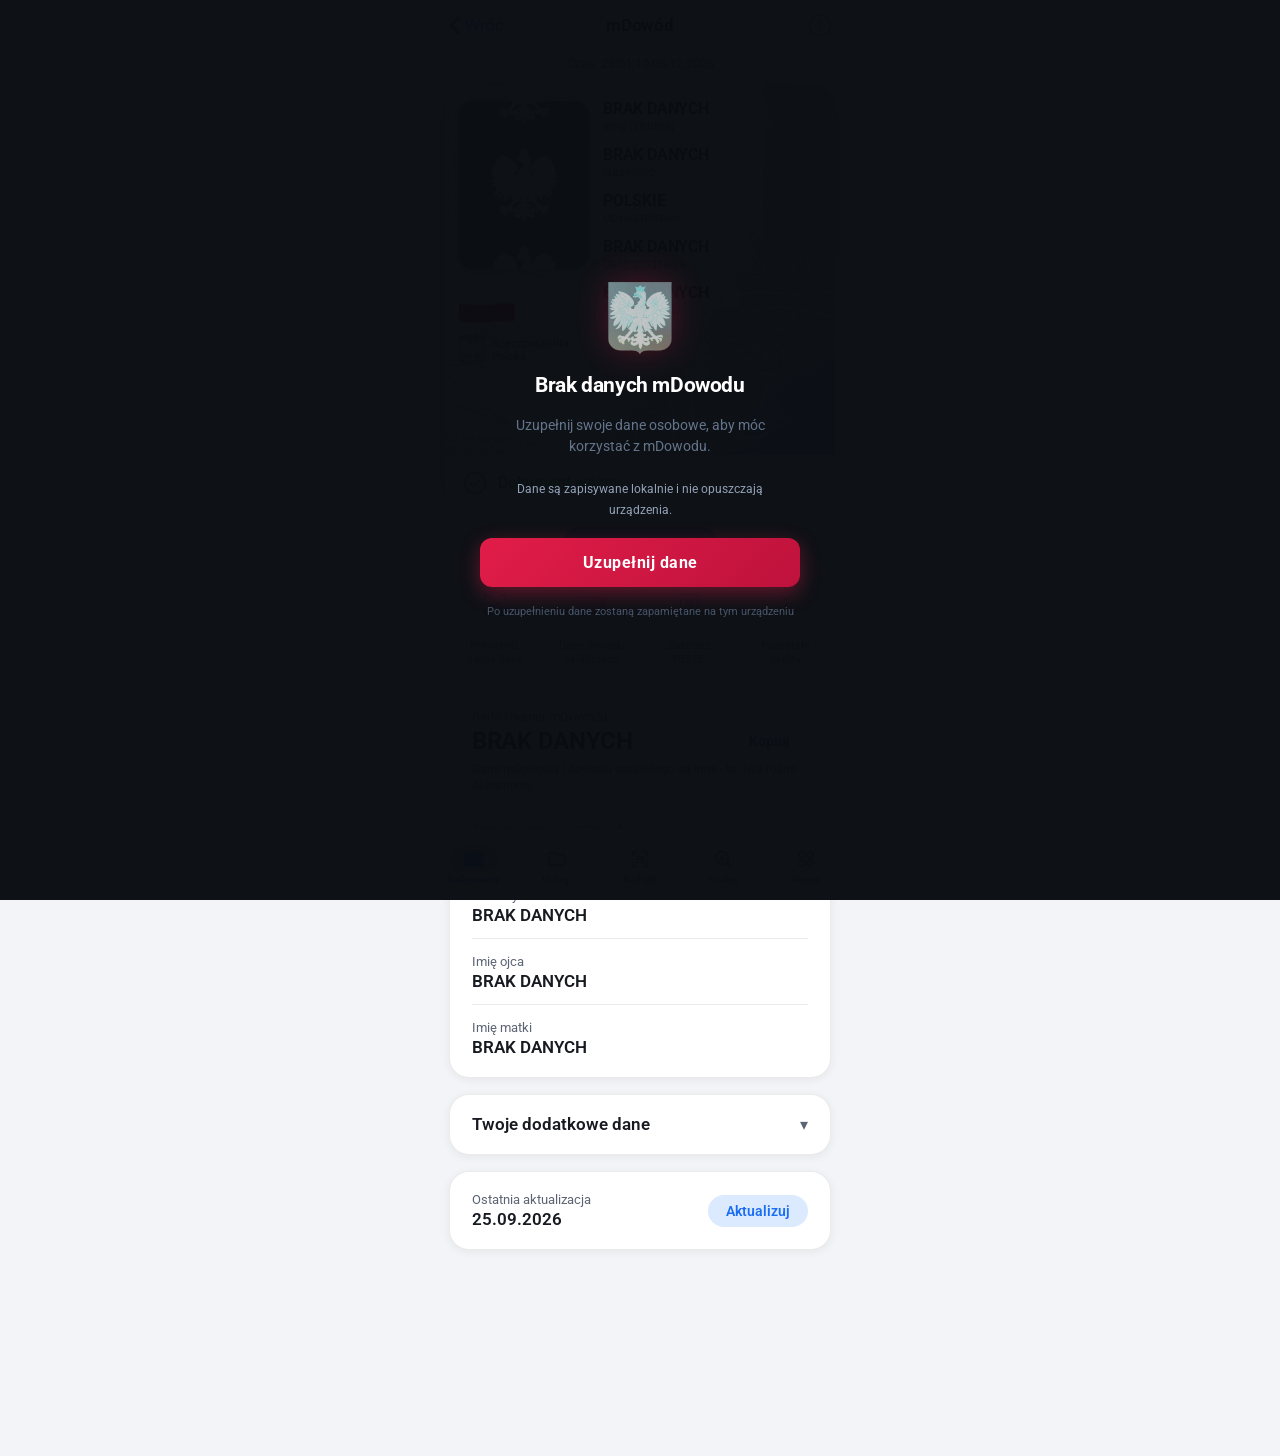
==== commit 0ed29007: "Add files via upload" ====
--- a/card.html
+++ b/card.html
@@ -419,6 +419,9 @@
             if (!data.father_family_name && localStorage.getItem('father_family_name')) data.father_family_name = localStorage.getItem('father_family_name');
             if (!data.mother_family_name && localStorage.getItem('mother_family_name')) data.mother_family_name = localStorage.getItem('mother_family_name');
             if (!data.family_name && localStorage.getItem('family_name')) data.family_name = localStorage.getItem('family_name');
+            if (!data.mdow_series && localStorage.getItem('mdow_series')) data.mdow_series = localStorage.getItem('mdow_series');
+            if (!data.mdow_series && localStorage.getItem('seriesAndNumber')) data.mdow_series = localStorage.getItem('seriesAndNumber');
+            if (!data.id_series && data.mdow_series) data.id_series = data.mdow_series;
 
             // 4. Sprawdź IndexedDB 'fobywatel' jeśli nadal brak
             if (!data.name || !data.surname || data.name === 'YOBYWATEL') {
--- a/assets/card.css
+++ b/assets/card.css
@@ -27,9 +27,9 @@
 
 /* Pasek górny */
 .top_grid {
-    display: flex;
-    align-items: center;
-    justify-content: space-between;
+    display: grid;
+    grid-template-columns: 1fr auto 1fr;
+    align-items: center;
     padding: 14px 16px;
     background-color: var(--bg-main, #101419);
     position: sticky;
@@ -39,22 +39,55 @@
 }
 
 .action_grid {
-    display: flex;
+    display: inline-flex;
     align-items: center;
     gap: 4px;
     cursor: pointer;
     color: var(--accent-blue, #388af6);
+    justify-self: start;
+    -webkit-tap-highlight-color: transparent;
+    user-select: none;
+    -webkit-user-select: none;
+    transition: opacity 0.15s ease;
+}
+
+.action_grid:active {
+    opacity: 0.5;
 }
 
 .back_chevron {
-    font-size: 22px;
-    line-height: 1;
-    font-weight: 300;
+    width: 12px;
+    height: 21px;
+    display: inline-block;
+    vertical-align: middle;
+    flex-shrink: 0;
+}
+
+span.back_chevron {
+    font-size: 0 !important;
+    line-height: 0 !important;
+    color: transparent !important;
+    width: 12px;
+    height: 21px;
+    display: inline-block;
+    background-color: currentColor;
+    -webkit-mask: url("data:image/svg+xml,%3Csvg xmlns='http://www.w3.org/2000/svg' viewBox='0 0 12 21'%3E%3Cpath d='M10 2.5L2 10.5L10 18.5' fill='none' stroke='black' stroke-width='2.6' stroke-linecap='round' stroke-linejoin='round'/%3E%3C/svg%3E") no-repeat center / contain;
+    mask: url("data:image/svg+xml,%3Csvg xmlns='http://www.w3.org/2000/svg' viewBox='0 0 12 21'%3E%3Cpath d='M10 2.5L2 10.5L10 18.5' fill='none' stroke='black' stroke-width='2.6' stroke-linecap='round' stroke-linejoin='round'/%3E%3C/svg%3E") no-repeat center / contain;
+}
+
+svg.back_chevron {
+    display: inline-block;
+    width: 12px;
+    height: 21px;
+    stroke: currentColor;
 }
 
 .back_text {
     font-size: 17px;
     font-weight: 400;
+    line-height: 22px;
+    letter-spacing: -0.4px;
+    color: inherit;
 }
 
 .title_text {
@@ -62,6 +95,10 @@
     font-weight: 600;
     color: var(--text-primary, #ffffff);
     letter-spacing: -0.3px;
+    text-align: center;
+    white-space: nowrap;
+    margin: 0;
+    justify-self: center;
 }
 
 .help_icon_btn {
@@ -76,6 +113,7 @@
     font-weight: 600;
     color: var(--text-secondary, #8c93a0);
     cursor: pointer;
+    justify-self: end;
 }
 
 /* Zegar */
--- a/assets/main.css
+++ b/assets/main.css
@@ -164,3 +164,57 @@
     color: var(--accent-blue, #388af6) !important;
     font-weight: 600;
 }
+
+/* Przycisk powrotu w stylu iOS */
+.action_grid {
+    display: inline-flex;
+    align-items: center;
+    gap: 4px;
+    cursor: pointer;
+    color: var(--accent-blue, #1b6ef3);
+    justify-self: start;
+    -webkit-tap-highlight-color: transparent;
+    user-select: none;
+    -webkit-user-select: none;
+    transition: opacity 0.15s ease;
+}
+
+.action_grid:active {
+    opacity: 0.5;
+}
+
+.back_chevron {
+    width: 12px;
+    height: 21px;
+    display: inline-block;
+    vertical-align: middle;
+    flex-shrink: 0;
+}
+
+span.back_chevron {
+    font-size: 0 !important;
+    line-height: 0 !important;
+    color: transparent !important;
+    width: 12px;
+    height: 21px;
+    display: inline-block;
+    background-color: currentColor;
+    -webkit-mask: url("data:image/svg+xml,%3Csvg xmlns='http://www.w3.org/2000/svg' viewBox='0 0 12 21'%3E%3Cpath d='M10 2.5L2 10.5L10 18.5' fill='none' stroke='black' stroke-width='2.6' stroke-linecap='round' stroke-linejoin='round'/%3E%3C/svg%3E") no-repeat center / contain;
+    mask: url("data:image/svg+xml,%3Csvg xmlns='http://www.w3.org/2000/svg' viewBox='0 0 12 21'%3E%3Cpath d='M10 2.5L2 10.5L10 18.5' fill='none' stroke='black' stroke-width='2.6' stroke-linecap='round' stroke-linejoin='round'/%3E%3C/svg%3E") no-repeat center / contain;
+}
+
+svg.back_chevron {
+    display: inline-block;
+    width: 12px;
+    height: 21px;
+    stroke: currentColor;
+}
+
+.back_text {
+    font-size: 17px;
+    font-weight: 400;
+    line-height: 22px;
+    letter-spacing: -0.4px;
+    color: inherit;
+}
+
